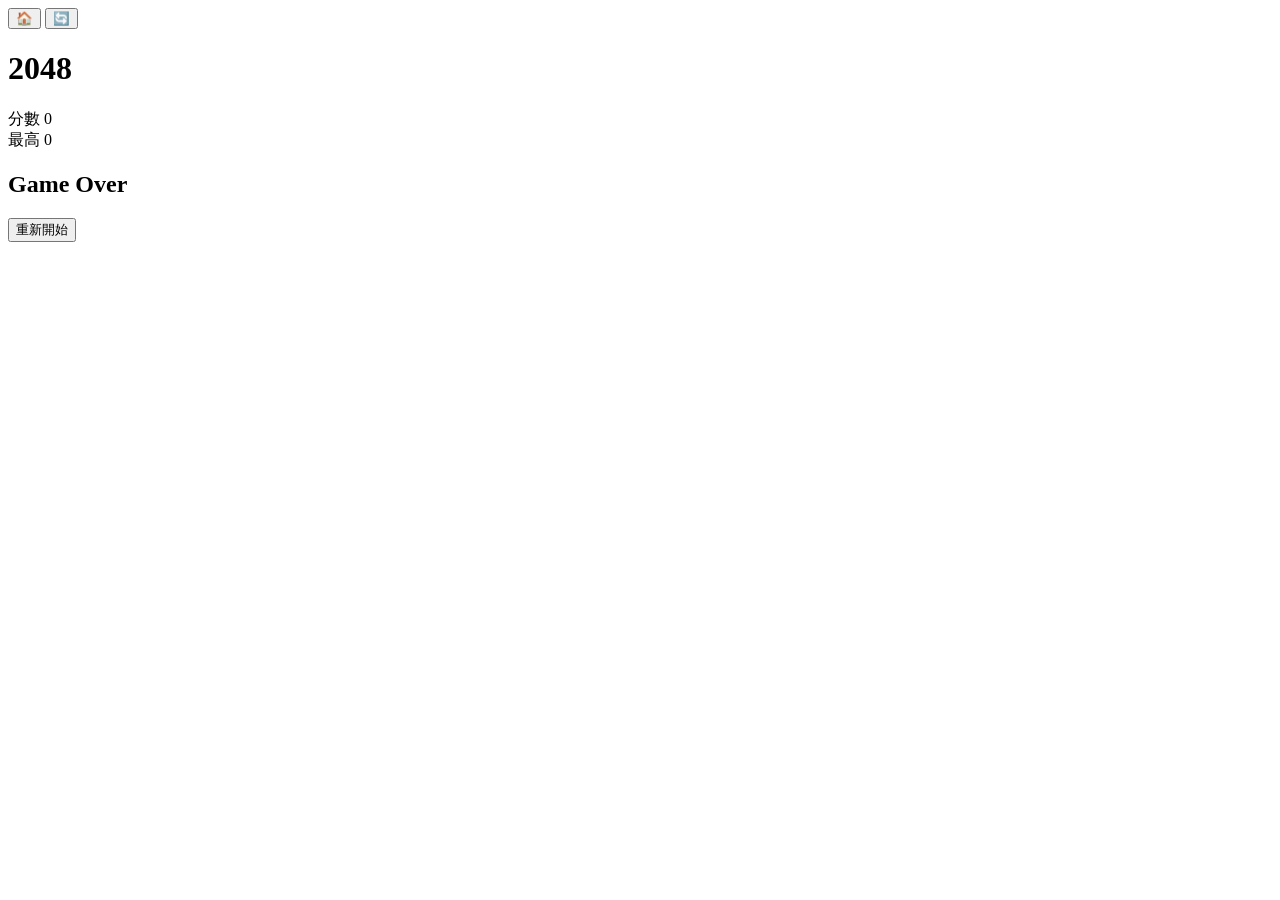
==== game/2048/index.html @ e88ef434 "Update and rename 2048.html to index.html" ====
<!DOCTYPE html>
<html lang="zh-Hant">

<head>

<meta charset="UTF-8">

<meta name="viewport"
content="width=device-width, initial-scale=1.0">

<title>2048</title>

<link rel="stylesheet" href="assets/css/base.css">
<link rel="stylesheet" href="game/2048/2048.css">

</head>

<body class="noScroll">

<!-- 🏠 -->
<button class="topButton leftBtn"
onclick="location.href='index.html'">

🏠

</button>

<!-- 🔄 -->
<button class="topButton rightBtn"
onclick="init()">

🔄

</button>

<div class="page">

    <h1>2048</h1>

    <div class="g2048Top">

        <div class="scoreBox">
            分數
            <span id="score">0</span>
        </div>

        <div class="scoreBox">
            最高
            <span id="best">0</span>
        </div>

    </div>

    <div id="board"
    class="g2048Board"></div>

</div>

<!-- 💀 Game Over -->

<div class="gameOverMask"
id="overMask">

    <div class="gameOverBox">

        <h2>Game Over</h2>

        <button class="mainButton"
        onclick="init(); closeOver();">

            重新開始

        </button>

    </div>

</div>

<script src="game/2048/2048.js"></script>

</body>
</html>
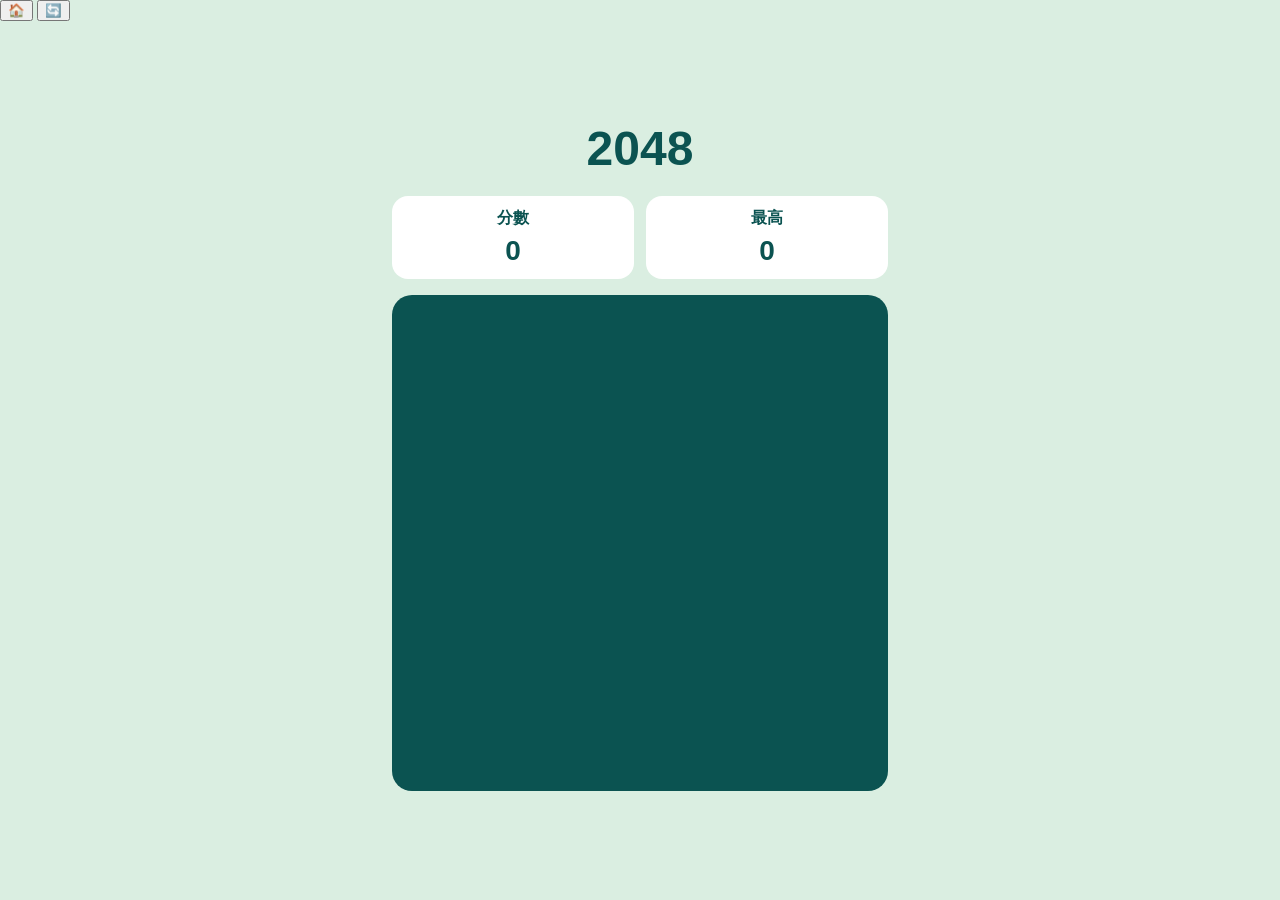
==== commit 4498c1a4: "Update index.html" ====
--- a/game/2048/index.html
+++ b/game/2048/index.html
@@ -10,8 +10,8 @@
 
 <title>2048</title>
 
-<link rel="stylesheet" href="assets/css/base.css">
-<link rel="stylesheet" href="game/2048/2048.css">
+<link rel="stylesheet" href="../../assets/css/base.css">
+<link rel="stylesheet" href="./2048.css">
 
 </head>
 
@@ -76,7 +76,7 @@
 
 </div>
 
-<script src="game/2048/2048.js"></script>
+<script src="./2048.js"></script>
 
 </body>
 </html>
--- a/assets/css/base.css
+++ b/assets/css/base.css
@@ -0,0 +1,60 @@
+/* =========================
+   🌍 全域基礎
+========================= */
+
+*{
+    box-sizing:border-box;
+}
+
+html,
+body{
+
+    margin:0;
+    padding:0;
+
+    width:100%;
+    min-height:100%;
+
+    overscroll-behavior:none;
+    touch-action:none;
+
+    font-family:Arial,sans-serif;
+}
+
+/* =========================
+   🎨 預設背景
+========================= */
+
+body{
+
+    background:#DAEEE1;
+
+    color:#0B5351;
+}
+
+/* =========================
+   🧠 標題
+========================= */
+
+h1{
+
+    text-align:center;
+
+    margin:20px 0;
+
+    font-size:48px;
+
+    color:#0B5351;
+}
+
+/* =========================
+   📱 手機
+========================= */
+
+@media (max-width:600px){
+
+    h1{
+        font-size:8vw;
+    }
+
+}
--- a/game/2048/2048.css
+++ b/game/2048/2048.css
@@ -0,0 +1,227 @@
+/* =========================
+   🎮 2048 專用
+========================= */
+
+.page{
+
+    width:100%;
+    max-width:520px;
+
+    margin:auto;
+
+    padding:
+    80px 12px 30px;
+
+    box-sizing:border-box;
+}
+
+/* =========================
+   📊 上方資訊
+========================= */
+
+.g2048Top{
+
+    display:flex;
+
+    justify-content:space-between;
+
+    gap:12px;
+
+    margin-bottom:16px;
+}
+
+.scoreBox{
+
+    flex:1;
+
+    background:white;
+
+    border-radius:16px;
+
+    padding:12px;
+
+    text-align:center;
+
+    font-size:16px;
+    font-weight:bold;
+
+    color:#0B5351;
+}
+
+.scoreBox span{
+
+    display:block;
+
+    margin-top:6px;
+
+    font-size:28px;
+}
+
+/* =========================
+   🎮 棋盤
+========================= */
+
+.g2048Board{
+
+    width:100%;
+
+    aspect-ratio:1/1;
+
+    display:grid;
+
+    grid-template-columns:
+    repeat(4,1fr);
+
+    gap:10px;
+
+    padding:10px;
+
+    background:#0B5351;
+
+    border-radius:20px;
+
+    box-sizing:border-box;
+}
+
+/* =========================
+   🧩 格子
+========================= */
+
+.g2048Cell{
+
+    aspect-ratio:1/1;
+
+    background:#DCEFED;
+
+    border-radius:14px;
+
+    display:flex;
+
+    justify-content:center;
+    align-items:center;
+
+    font-weight:bold;
+
+    color:#0B5351;
+
+    user-select:none;
+
+    line-height:1;
+
+    transition:0.12s;
+
+    overflow:hidden;
+
+    /* 🔥 核心 */
+    font-size: clamp(24px, 9vw, 52px);
+}
+
+/* =========================
+   🎨 顏色
+========================= */
+
+.g2048Cell[data-v="2"]{
+    background:#E6F5F3;
+}
+
+.g2048Cell[data-v="4"]{
+    background:#CDEEE9;
+}
+
+.g2048Cell[data-v="8"]{
+    background:#7FD6CD;
+    color:white;
+}
+
+.g2048Cell[data-v="16"]{
+    background:#57C5B6;
+    color:white;
+}
+
+.g2048Cell[data-v="32"]{
+    background:#1E7A78;
+    color:white;
+}
+
+.g2048Cell[data-v="64"]{
+    background:#146865;
+    color:white;
+}
+
+.g2048Cell[data-v="128"]{
+    background:#0B5351;
+    color:white;
+}
+
+.g2048Cell[data-v="256"]{
+    background:#063B3A;
+    color:white;
+}
+
+.g2048Cell[data-v="512"]{
+    background:#033C3A;
+    color:white;
+}
+
+.g2048Cell[data-v="1024"]{
+    background:black;
+    color:#FFD700;
+}
+
+.g2048Cell[data-v="2048"]{
+    background:black;
+    color:#FFD700;
+}
+
+/* =========================
+   💀 結束畫面
+========================= */
+
+.gameOverMask{
+
+    position:fixed;
+
+    inset:0;
+
+    background:
+    rgba(0,0,0,0.6);
+
+    display:none;
+
+    justify-content:center;
+    align-items:center;
+
+    z-index:999;
+}
+
+.gameOverBox{
+
+    background:white;
+
+    padding:30px;
+
+    border-radius:20px;
+
+    text-align:center;
+
+    width:80%;
+}
+
+/* =========================
+   📱 手機
+========================= */
+
+@media (max-width:600px){
+
+    .page{
+
+        padding-top:70px;
+    }
+
+    .g2048Cell{
+
+        font-size:
+        clamp(20px,10vw,46px);
+    }
+
+}
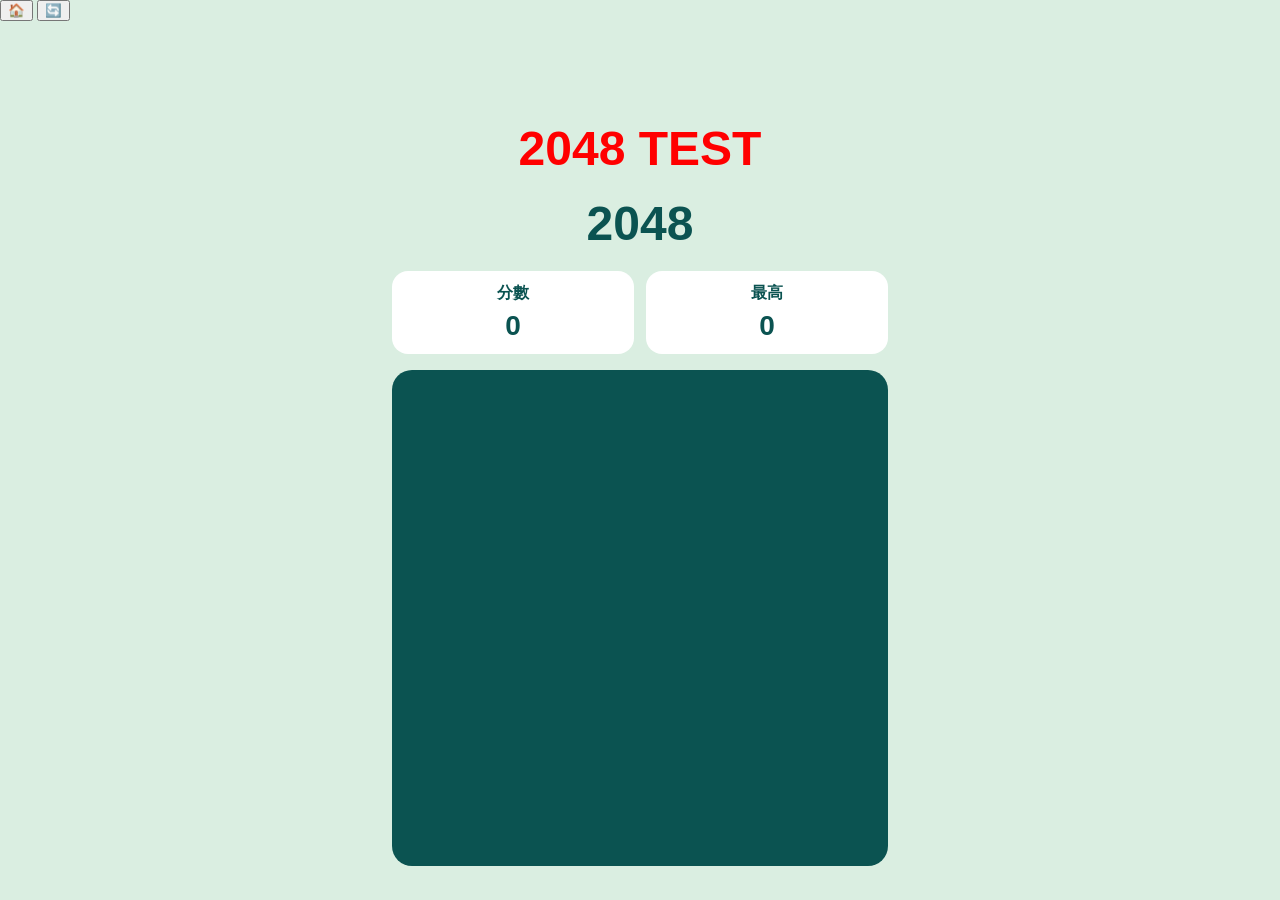
==== commit 4a3bfe0c: "Update index.html" ====
--- a/game/2048/index.html
+++ b/game/2048/index.html
@@ -19,7 +19,7 @@
 
 <!-- 🏠 -->
 <button class="topButton leftBtn"
-onclick="location.href='index.html'">
+onclick="location.href='../../index.html'">
 
 🏠
 
@@ -34,6 +34,7 @@
 </button>
 
 <div class="page">
+    <h1 style="color:red">2048 TEST</h1>
 
     <h1>2048</h1>
 
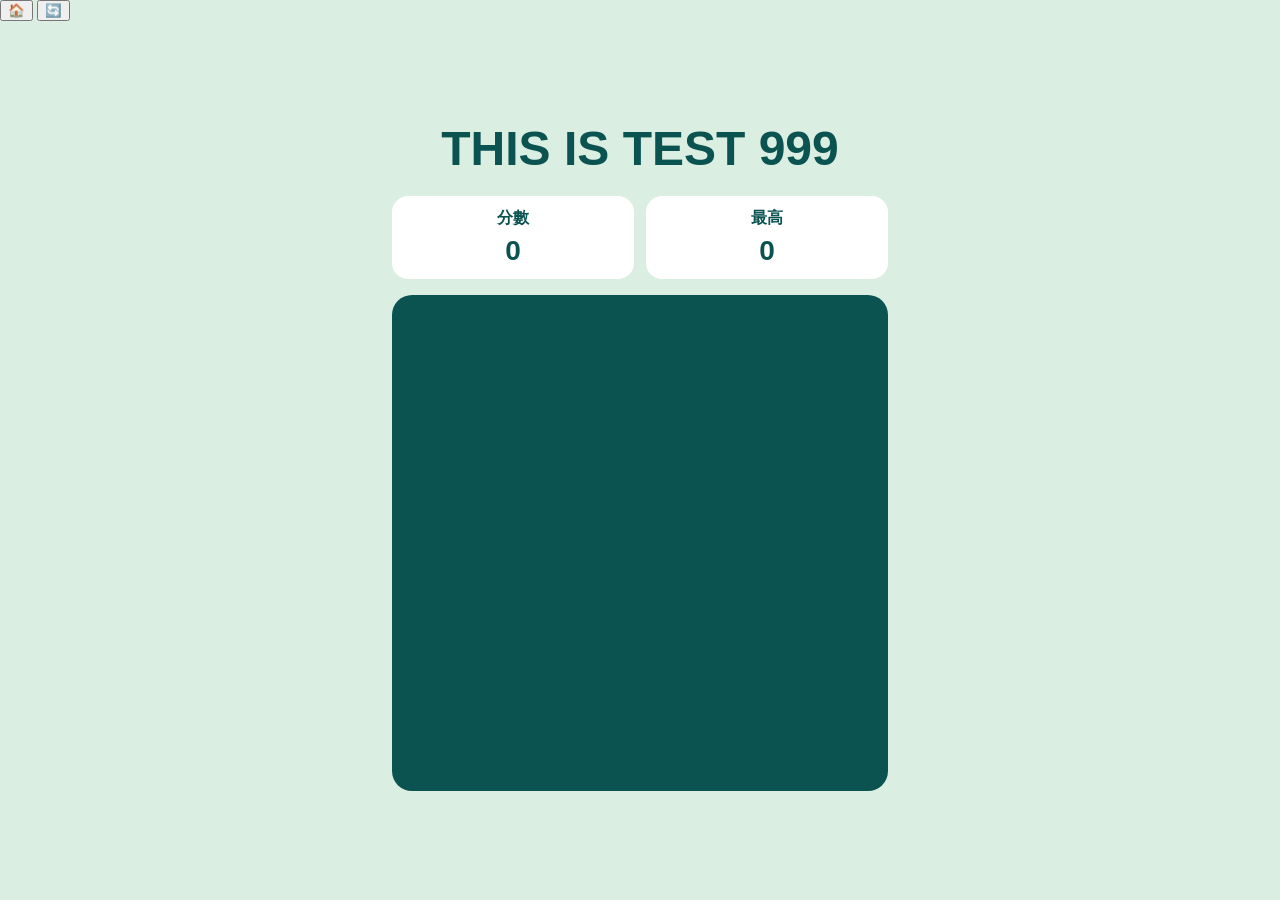
==== commit 5b421ec7: "Update index.html" ====
--- a/game/2048/index.html
+++ b/game/2048/index.html
@@ -34,9 +34,7 @@
 </button>
 
 <div class="page">
-    <h1 style="color:red">2048 TEST</h1>
-
-    <h1>2048</h1>
+    <h1>THIS IS TEST 999</h1>
 
     <div class="g2048Top">
 
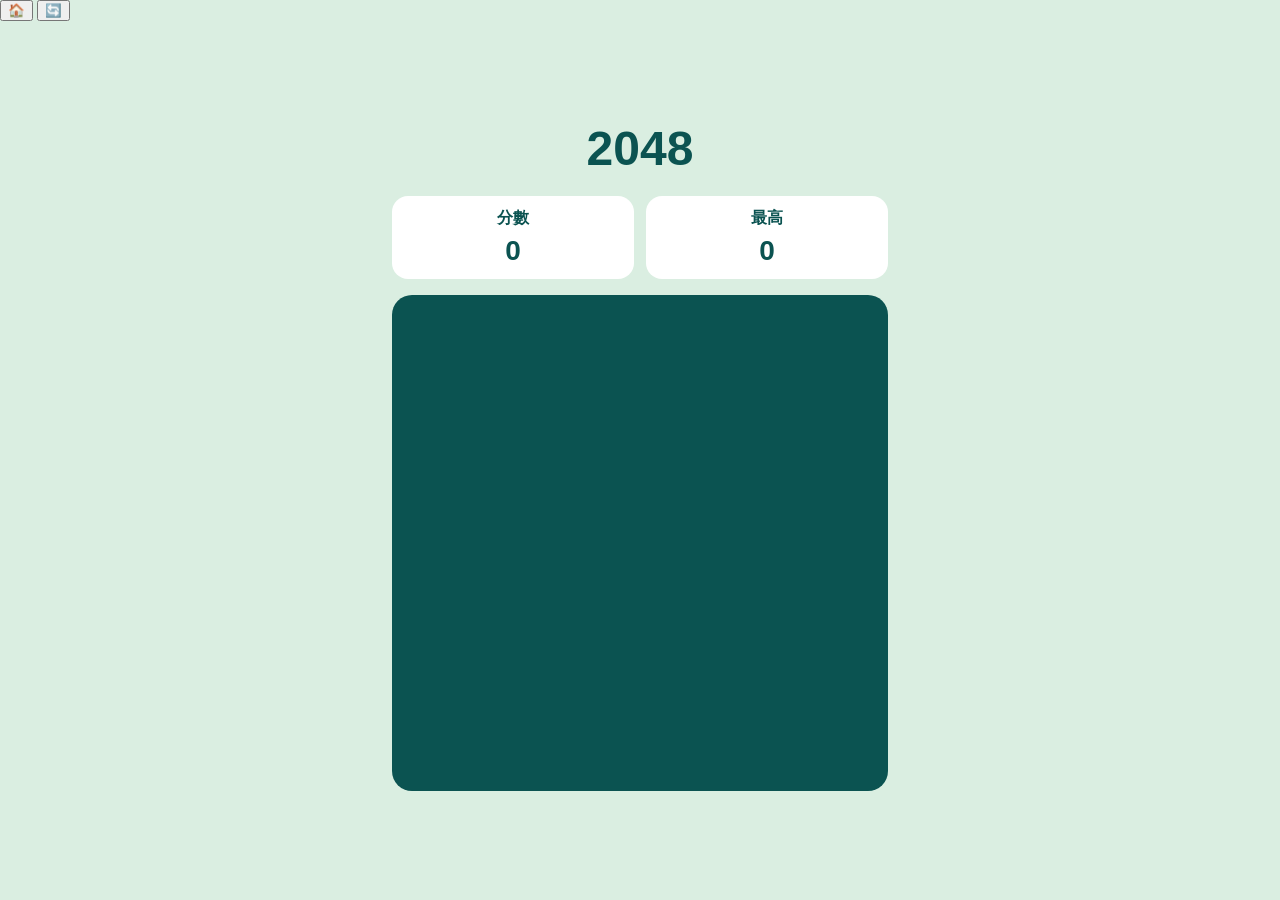
==== commit e831781b: "Update index.html" ====
--- a/game/2048/index.html
+++ b/game/2048/index.html
@@ -34,7 +34,7 @@
 </button>
 
 <div class="page">
-    <h1>THIS IS TEST 999</h1>
+    <h1>2048</h1>
 
     <div class="g2048Top">
 
@@ -75,7 +75,7 @@
 
 </div>
 
-<script src="./2048.js"></script>
+<script src="./2048.js" defer></script>
 
 </body>
 </html>
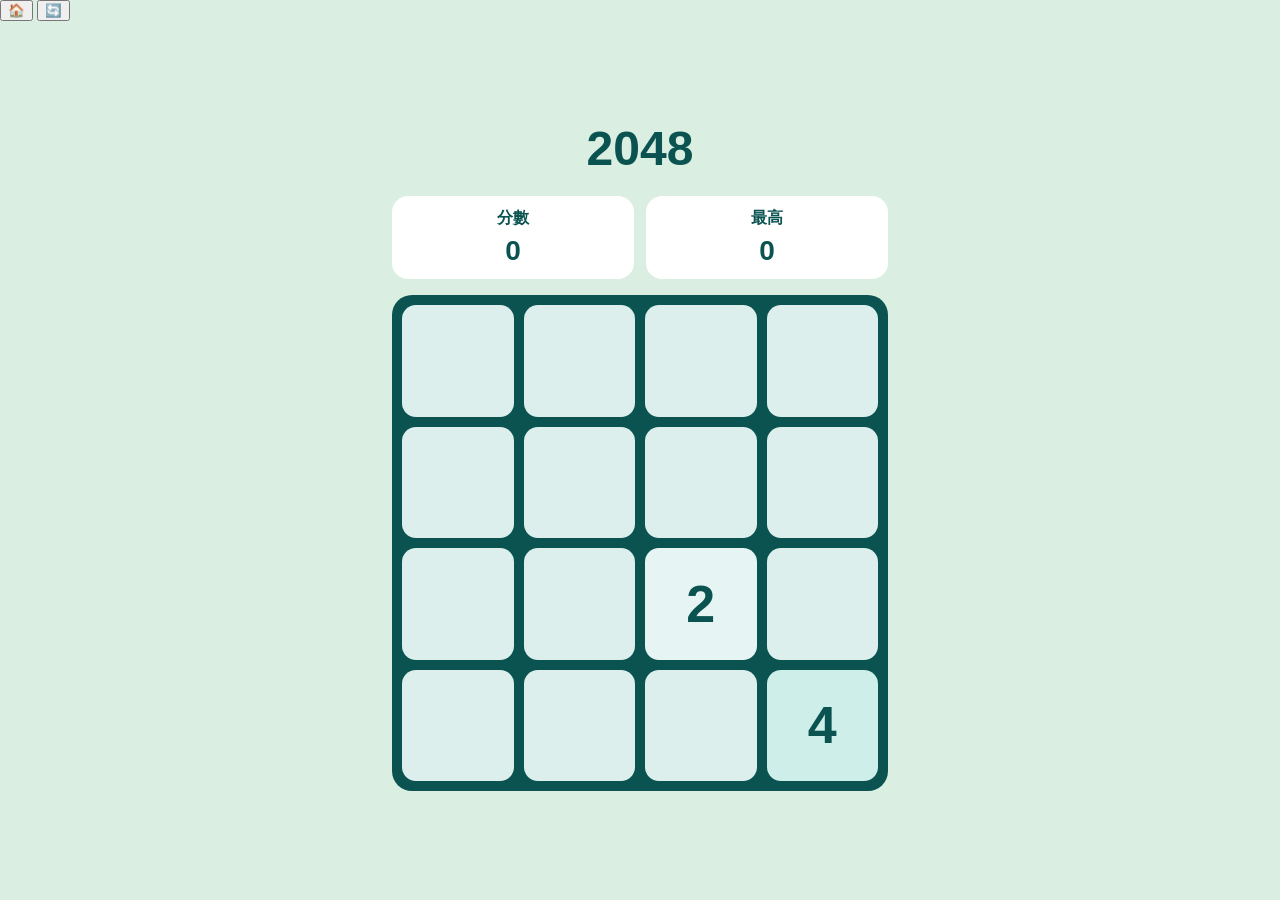
==== commit de52e04d: "Update index.html" ====
--- a/game/2048/index.html
+++ b/game/2048/index.html
@@ -18,7 +18,7 @@
 <body class="noScroll">
 
 <!-- 🏠 -->
-<button class="topButton leftBtn"
+<button class="homeButton leftBtn"
 onclick="location.href='../../index.html'">
 
 🏠
@@ -26,7 +26,7 @@
 </button>
 
 <!-- 🔄 -->
-<button class="topButton rightBtn"
+<button class="backButton rightBtn"
 onclick="init()">
 
 🔄
